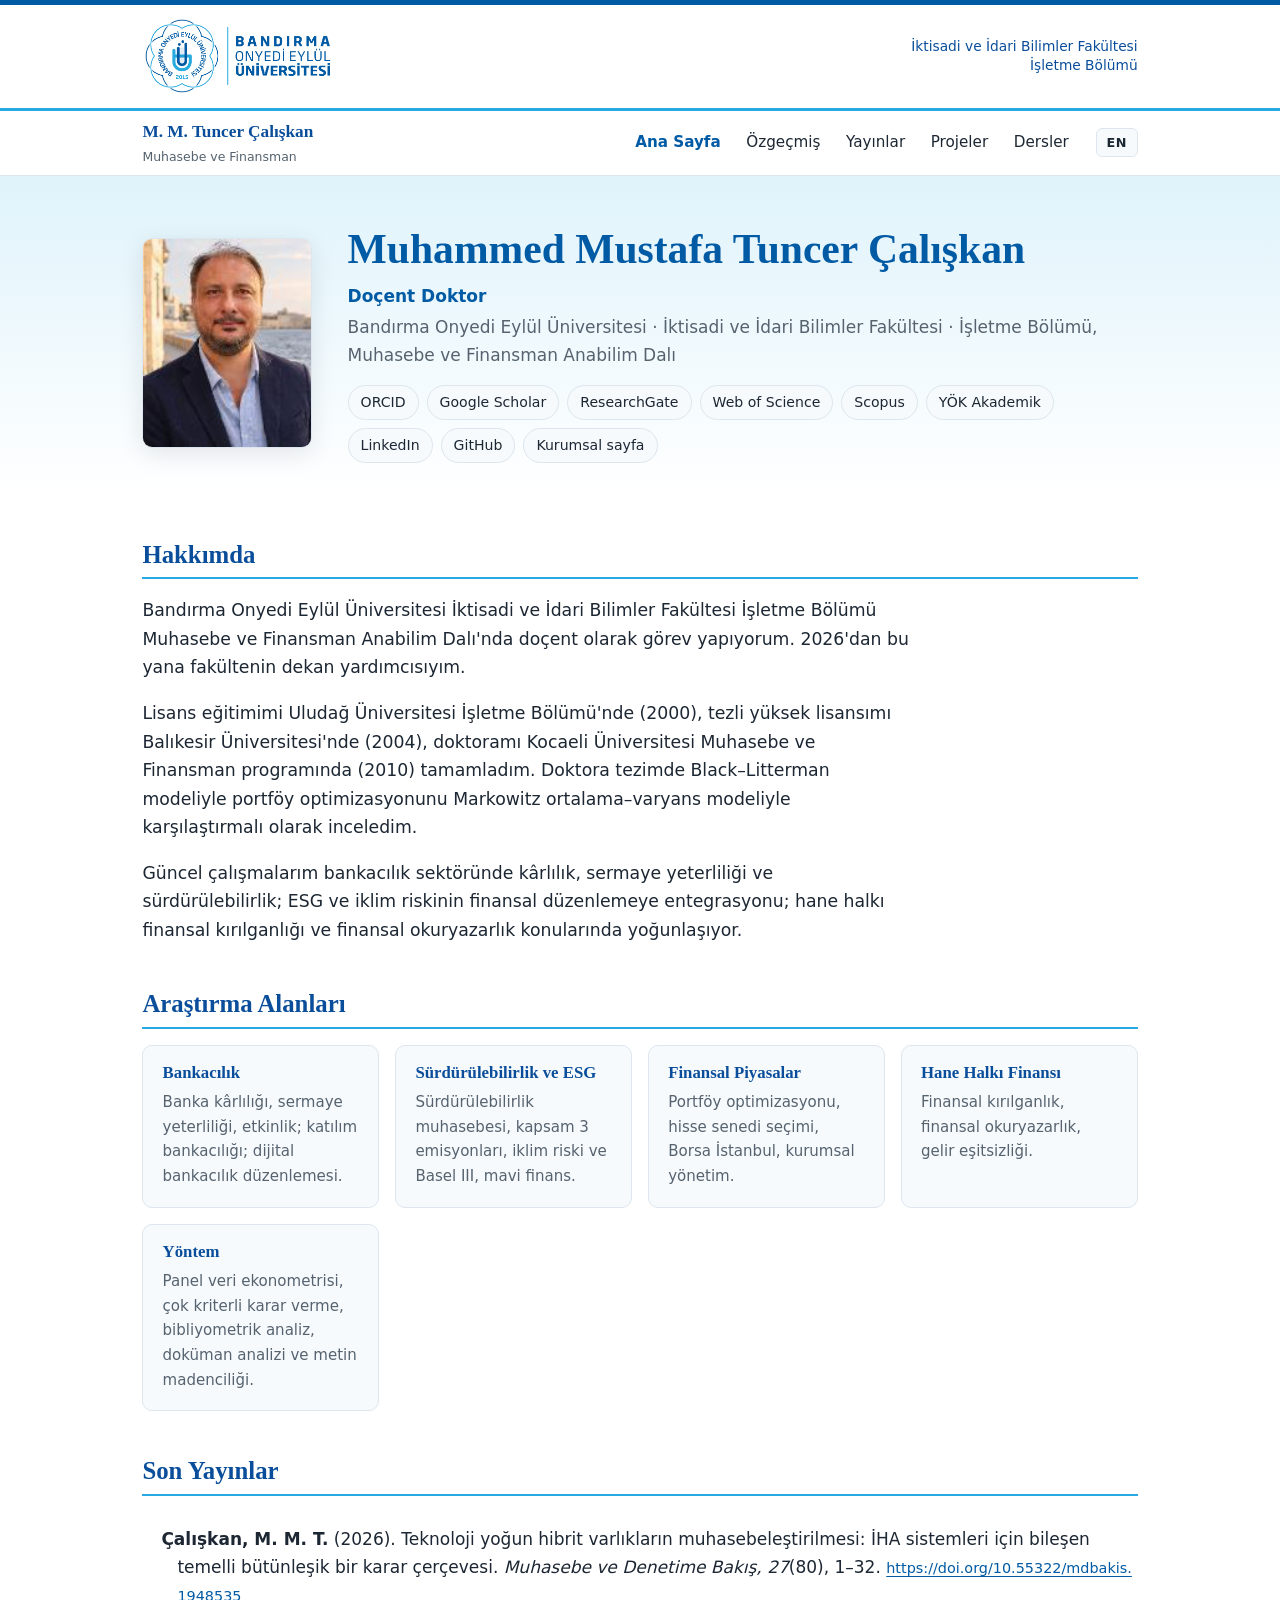
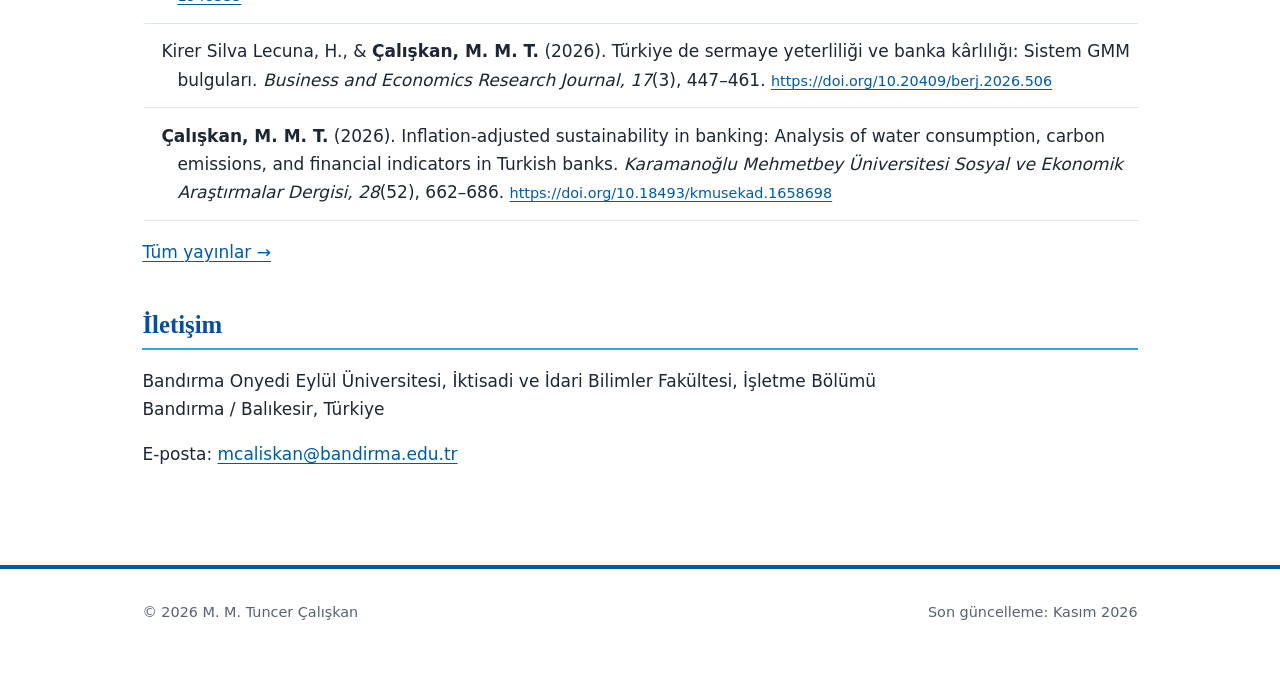
==== index.html @ f0aad769 "Add files via upload" ====
<!doctype html>
<html lang="tr">
<head>
<meta charset="utf-8">
<meta name="viewport" content="width=device-width, initial-scale=1">
<title data-tr="Doç. Dr. M. M. Tuncer Çalışkan" data-en="Assoc. Prof. M. M. Tuncer Çalışkan">Doç. Dr. M. M. Tuncer Çalışkan</title>
<meta name="description" content="Doç. Dr. Muhammed Mustafa Tuncer Çalışkan — Bandırma Onyedi Eylül Üniversitesi, Muhasebe ve Finansman. Bankacılık, sürdürülebilirlik/ESG, finansal piyasalar.">
<meta property="og:title" content="Doç. Dr. Muhammed Mustafa Tuncer Çalışkan">
<meta property="og:description" content="Muhasebe ve Finansman · Bandırma Onyedi Eylül Üniversitesi">
<meta property="og:image" content="assets/img/profil.png">
<link rel="icon" href="assets/img/favicon.svg" type="image/svg+xml">
<link rel="stylesheet" href="assets/css/style.css">
<script type="application/ld+json">
{
  "@context": "https://schema.org",
  "@type": "Person",
  "name": "Muhammed Mustafa Tuncer Çalışkan",
  "jobTitle": "Doçent / Associate Professor",
  "affiliation": { "@type": "CollegeOrUniversity", "name": "Bandırma Onyedi Eylül Üniversitesi" },
  "sameAs": [
    "https://orcid.org/0000-0001-7566-2138",
    "https://scholar.google.com/citations?user=iWbZuvQAAAAJ",
    "https://www.researchgate.net/profile/Muhammed-Mustafa-Tuncer-Caliskan-2",
    "https://www.webofscience.com/wos/author/record/AAG-2807-2021",
    "https://www.linkedin.com/in/muhammed-mustafa-tuncer-%C3%A7ali%C5%9Fkan-45247a348/",
    "https://github.com/mmtcaliskan"
  ]
}
</script>
</head>
<body>
<div class="uni-bar"><div class="wrap">
  <a class="uni-logo" href="https://www.bandirma.edu.tr">
    <img data-l="tr" src="assets/img/banu-logo-tr.png" alt="Bandırma Onyedi Eylül Üniversitesi" width="189" height="80">
    <img data-l="en" src="assets/img/banu-logo-en.png" alt="Bandırma Onyedi Eylül University" width="189" height="80">
  </a>
  <span class="uni-unit"><span data-l="tr">İktisadi ve İdari Bilimler Fakültesi<br>İşletme Bölümü</span><span data-l="en">Faculty of Economics and Administrative Sciences<br>Department of Business Administration</span></span>
</div></div>
<header class="site-header"><div class="wrap">
  <a class="brand" href="index.html">M. M. Tuncer Çalışkan<small><span data-l="tr">Muhasebe ve Finansman</span><span data-l="en">Accounting and Finance</span></small></a>
  <nav class="main" aria-label="Ana menü">
    <a href="index.html" aria-current="page"><span data-l="tr">Ana Sayfa</span><span data-l="en">Home</span></a>
    <a href="ozgecmis.html"><span data-l="tr">Özgeçmiş</span><span data-l="en">CV</span></a>
    <a href="yayinlar.html"><span data-l="tr">Yayınlar</span><span data-l="en">Publications</span></a>
    <a href="projeler.html"><span data-l="tr">Projeler</span><span data-l="en">Projects</span></a>
    <a href="dersler.html"><span data-l="tr">Dersler</span><span data-l="en">Teaching</span></a>
  </nav>
  <button class="lang-btn" type="button">EN</button>
  <button class="icon-btn menu-btn" type="button" aria-expanded="false" aria-label="Menü">☰</button>
</div></header>

<main>
  <section class="hero"><div class="wrap">
    <img class="portrait" src="assets/img/profil.png" alt="M. M. Tuncer Çalışkan" width="170" height="210">
    <div>
      <h1>Muhammed Mustafa Tuncer Çalışkan</h1>
      <p class="title"><span data-l="tr">Doçent Doktor</span><span data-l="en">Associate Professor</span></p>
      <p class="affil">
        <span data-l="tr">Bandırma Onyedi Eylül Üniversitesi · İktisadi ve İdari Bilimler Fakültesi · İşletme Bölümü, Muhasebe ve Finansman Anabilim Dalı</span>
        <span data-l="en">Bandırma Onyedi Eylül University · Faculty of Economics and Administrative Sciences · Department of Business Administration, Accounting and Finance</span>
      </p>
      <ul class="links">
        <li><a href="https://orcid.org/0000-0001-7566-2138" rel="me">ORCID</a></li>
        <li><a href="https://scholar.google.com/citations?user=iWbZuvQAAAAJ" rel="me">Google Scholar</a></li>
        <li><a href="https://www.researchgate.net/profile/Muhammed-Mustafa-Tuncer-Caliskan-2" rel="me">ResearchGate</a></li>
        <li><a href="https://www.webofscience.com/wos/author/record/AAG-2807-2021">Web of Science</a></li>
        <li><a href="https://www.scopus.com/authid/detail.uri?authorId=57226446310">Scopus</a></li>
        <li><a href="https://akademik.yok.gov.tr/academician-details?authorGuidId=75246D884F9D9828"><span data-l="tr">YÖK Akademik</span><span data-l="en">YÖK Academic</span></a></li>
        <li><a href="https://www.linkedin.com/in/muhammed-mustafa-tuncer-%C3%A7ali%C5%9Fkan-45247a348/" rel="me">LinkedIn</a></li>
        <li><a href="https://github.com/mmtcaliskan" rel="me">GitHub</a></li>
        <li><a href="https://web.bandirma.edu.tr/mcaliskan"><span data-l="tr">Kurumsal sayfa</span><span data-l="en">University page</span></a></li>
      </ul>
    </div>
  </div></section>

  <div class="wrap">
    <h2><span data-l="tr">Hakkımda</span><span data-l="en">About</span></h2>
    <div data-l="tr" class="lead">
      <p>Bandırma Onyedi Eylül Üniversitesi İktisadi ve İdari Bilimler Fakültesi İşletme Bölümü Muhasebe ve Finansman Anabilim Dalı'nda doçent olarak görev yapıyorum. 2026'dan bu yana fakültenin dekan yardımcısıyım.</p>
      <p>Lisans eğitimimi Uludağ Üniversitesi İşletme Bölümü'nde (2000), tezli yüksek lisansımı Balıkesir Üniversitesi'nde (2004), doktoramı Kocaeli Üniversitesi Muhasebe ve Finansman programında (2010) tamamladım. Doktora tezimde Black–Litterman modeliyle portföy optimizasyonunu Markowitz ortalama–varyans modeliyle karşılaştırmalı olarak inceledim.</p>
      <p>Güncel çalışmalarım bankacılık sektöründe kârlılık, sermaye yeterliliği ve sürdürülebilirlik; ESG ve iklim riskinin finansal düzenlemeye entegrasyonu; hane halkı finansal kırılganlığı ve finansal okuryazarlık konularında yoğunlaşıyor.</p>
    </div>
    <div data-l="en" class="lead">
      <p>I am an Associate Professor in the Department of Business Administration (Accounting and Finance) at the Faculty of Economics and Administrative Sciences, Bandırma Onyedi Eylül University, where I have also served as Vice Dean since 2026.</p>
      <p>I received my BA in Business Administration from Uludağ University (2000), my MA from Balıkesir University (2004), and my PhD in Accounting and Finance from Kocaeli University (2010). My doctoral thesis compared Black–Litterman portfolio optimization with the Markowitz mean–variance model on the Istanbul Stock Exchange.</p>
      <p>My current research focuses on profitability, capital adequacy and sustainability in banking; the integration of ESG and climate risk into financial regulation; and household financial fragility and financial literacy.</p>
    </div>

    <h2><span data-l="tr">Araştırma Alanları</span><span data-l="en">Research Interests</span></h2>
    <div class="grid">
      <div class="card">
        <h3><span data-l="tr">Bankacılık</span><span data-l="en">Banking</span></h3>
        <p><span data-l="tr">Banka kârlılığı, sermaye yeterliliği, etkinlik; katılım bankacılığı; dijital bankacılık düzenlemesi.</span><span data-l="en">Bank profitability, capital adequacy, efficiency; participation banking; digital banking regulation.</span></p>
      </div>
      <div class="card">
        <h3><span data-l="tr">Sürdürülebilirlik ve ESG</span><span data-l="en">Sustainability and ESG</span></h3>
        <p><span data-l="tr">Sürdürülebilirlik muhasebesi, kapsam 3 emisyonları, iklim riski ve Basel III, mavi finans.</span><span data-l="en">Sustainability accounting, Scope 3 emissions, climate risk and Basel III, blue finance.</span></p>
      </div>
      <div class="card">
        <h3><span data-l="tr">Finansal Piyasalar</span><span data-l="en">Financial Markets</span></h3>
        <p><span data-l="tr">Portföy optimizasyonu, hisse senedi seçimi, Borsa İstanbul, kurumsal yönetim.</span><span data-l="en">Portfolio optimization, stock selection, Borsa Istanbul, corporate governance.</span></p>
      </div>
      <div class="card">
        <h3><span data-l="tr">Hane Halkı Finansı</span><span data-l="en">Household Finance</span></h3>
        <p><span data-l="tr">Finansal kırılganlık, finansal okuryazarlık, gelir eşitsizliği.</span><span data-l="en">Financial fragility, financial literacy, income inequality.</span></p>
      </div>
      <div class="card">
        <h3><span data-l="tr">Yöntem</span><span data-l="en">Methods</span></h3>
        <p><span data-l="tr">Panel veri ekonometrisi, çok kriterli karar verme, bibliyometrik analiz, doküman analizi ve metin madenciliği.</span><span data-l="en">Panel data econometrics, multi-criteria decision making, bibliometric analysis, document analysis and text mining.</span></p>
      </div>
    </div>

    <h2><span data-l="tr">Son Yayınlar</span><span data-l="en">Recent Publications</span></h2>
    <ol class="pubs">
      <li><span class="me">Çalışkan, M. M. T.</span> (2026). Teknoloji yoğun hibrit varlıkların muhasebeleştirilmesi: İHA sistemleri için bileşen temelli bütünleşik bir karar çerçevesi. <em>Muhasebe ve Denetime Bakış, 27</em>(80), 1–32. <a class="doi" href="https://doi.org/10.55322/mdbakis.1948535">https://doi.org/10.55322/mdbakis.1948535</a></li>
      <li>Kirer Silva Lecuna, H., &amp; <span class="me">Çalışkan, M. M. T.</span> (2026). Türkiye de sermaye yeterliliği ve banka kârlılığı: Sistem GMM bulguları. <em>Business and Economics Research Journal, 17</em>(3), 447–461. <a class="doi" href="https://doi.org/10.20409/berj.2026.506">https://doi.org/10.20409/berj.2026.506</a></li>
      <li><span class="me">Çalışkan, M. M. T.</span> (2026). Inflation-adjusted sustainability in banking: Analysis of water consumption, carbon emissions, and financial indicators in Turkish banks. <em>Karamanoğlu Mehmetbey Üniversitesi Sosyal ve Ekonomik Araştırmalar Dergisi, 28</em>(52), 662–686. <a class="doi" href="https://doi.org/10.18493/kmusekad.1658698">https://doi.org/10.18493/kmusekad.1658698</a></li>
    </ol>
    <p><a href="yayinlar.html"><span data-l="tr">Tüm yayınlar →</span><span data-l="en">All publications →</span></a></p>

    <h2><span data-l="tr">İletişim</span><span data-l="en">Contact</span></h2>
    <p>
      <span data-l="tr">Bandırma Onyedi Eylül Üniversitesi, İktisadi ve İdari Bilimler Fakültesi, İşletme Bölümü<br>Bandırma / Balıkesir, Türkiye</span>
      <span data-l="en">Bandırma Onyedi Eylül University, Faculty of Economics and Administrative Sciences, Department of Business Administration<br>Bandırma / Balıkesir, Türkiye</span>
    </p>
    <p data-email-wrap><span data-l="tr">E-posta:</span><span data-l="en">Email:</span> <a data-email href="#">—</a></p>
  </div>
</main>

<footer class="site-footer"><div class="wrap">
  <span>© 2026 M. M. Tuncer Çalışkan</span>
  <span><span data-l="tr">Son güncelleme: Kasım 2026</span><span data-l="en">Last updated: November 2026</span></span>
</div></footer>
<script src="assets/js/main.js"></script>
</body>
</html>
---- assets/css/style.css ----
/* ==========================================================
   Kişisel akademik site — ortak stil
   Renkler: Bandırma Onyedi Eylül Üniversitesi Kurumsal Kimlik
   Rehberi (2017) logo renkleri: #005AA4 koyu mavi, #27AAE1 açık mavi
   ========================================================== */
:root {
  --banu-blue: #005aa4;     /* kurumsal koyu mavi */
  --banu-cyan: #27aae1;     /* kurumsal açık mavi */
  --banu-tint: #dff3fb;     /* rehberdeki açık ton */
  --bg: #ffffff;
  --surface: #f6fafd;
  --text: #1c2733;
  --muted: #56636f;
  --line: #dde6ee;
  --navy: #0a4e9b;          /* başlıklar: rehberdeki koyu ton */
  --accent: #005aa4;        /* bağlantılar */
  --accent-soft: #dff3fb;
  --serif: "Iowan Old Style", "Palatino Linotype", Palatino, Georgia, Cambria, serif;
  --sans: system-ui, -apple-system, "Segoe UI", Roboto, "Helvetica Neue", Arial, sans-serif;
  --max: 1040px;
  --radius: 10px;
}
@media (prefers-color-scheme: dark) {
  :root {
    --bg: #0f1722;
    --surface: #152131;
    --text: #e6edf3;
    --muted: #a0aebb;
    --line: #26364a;
    --navy: #a4dbf3;
    --accent: #6dc6eb;
    --accent-soft: #15324a;
  }
}

* { box-sizing: border-box; }
html { scroll-behavior: smooth; }
body {
  margin: 0;
  background: var(--bg);
  color: var(--text);
  font-family: var(--sans);
  font-size: 17px;
  line-height: 1.65;
  -webkit-font-smoothing: antialiased;
}
a { color: var(--accent); text-decoration-thickness: 1px; text-underline-offset: 3px; }
a:hover { text-decoration-thickness: 2px; }
img { max-width: 100%; display: block; }
h1, h2, h3 { font-family: var(--serif); color: var(--navy); line-height: 1.25; font-weight: 600; }
h1 { font-size: clamp(1.9rem, 4vw, 2.6rem); margin: 0 0 .4rem; }
h2 { font-size: 1.55rem; margin: 2.8rem 0 1rem; padding-bottom: .4rem; border-bottom: 1px solid var(--line); }
h3 { font-size: 1.15rem; margin: 1.8rem 0 .6rem; }
.wrap { max-width: var(--max); margin: 0 auto; padding: 0 1.4rem; }

/* ---------- Dil görünürlüğü ---------- */
html[lang="tr"] [data-l="en"],
html[lang="en"] [data-l="tr"] { display: none !important; }

/* ---------- Üniversite şeridi (logo) ---------- */
.uni-bar {
  background: #ffffff;
  border-top: 5px solid var(--banu-blue);
  box-shadow: inset 0 -3px 0 var(--banu-cyan);
}
.uni-bar .wrap { display: flex; align-items: center; justify-content: space-between; gap: 1.2rem; padding-top: .7rem; padding-bottom: .9rem; }
/* Rehber: logo 2 cm'in altında kullanılamaz → amblem en az 76 px */
.uni-logo img { height: 80px; width: auto; }
.uni-unit { color: #0a4e9b; font-size: .86rem; line-height: 1.4; text-align: right; }
@media (max-width: 640px) { .uni-unit { display: none; } }

/* ---------- Üst menü ---------- */
.site-header {
  position: sticky; top: 0; z-index: 10;
  background: color-mix(in srgb, var(--bg) 92%, transparent);
  backdrop-filter: blur(8px);
  border-bottom: 1px solid var(--line);
}
.site-header .wrap { display: flex; align-items: center; gap: 1rem; min-height: 64px; }
.brand { font-family: var(--serif); font-weight: 600; color: var(--navy); text-decoration: none; font-size: 1.08rem; margin-right: auto; }
.brand small { display: block; font-family: var(--sans); font-weight: 400; font-size: .78rem; color: var(--muted); }
nav.main { display: flex; gap: .2rem; flex-wrap: wrap; }
nav.main a {
  color: var(--text); text-decoration: none; padding: .4rem .7rem; border-radius: 6px; font-size: .95rem;
}
nav.main a:hover { background: var(--accent-soft); }
nav.main a[aria-current="page"] { color: var(--accent); font-weight: 600; }
.lang-btn, .icon-btn {
  border: 1px solid var(--line); background: var(--surface); color: var(--text);
  border-radius: 6px; padding: .35rem .6rem; font: 600 .8rem var(--sans); cursor: pointer; letter-spacing: .04em;
}
.lang-btn:hover, .icon-btn:hover { border-color: var(--accent); color: var(--accent); }
.menu-btn { display: none; }
@media (max-width: 820px) {
  .menu-btn { display: inline-block; }
  nav.main { display: none; position: absolute; top: 64px; left: 0; right: 0; background: var(--surface);
    flex-direction: column; padding: .6rem 1.4rem 1rem; border-bottom: 1px solid var(--line); }
  nav.main.open { display: flex; }
}

/* ---------- Ana sayfa kahraman alanı ---------- */
.hero { padding: 3rem 0 2rem; background: linear-gradient(180deg, var(--accent-soft) 0%, var(--bg) 100%); }
.hero h1 { color: var(--banu-blue); }
@media (prefers-color-scheme: dark) { .hero h1 { color: var(--navy); } }
h2 { border-bottom: 2px solid var(--banu-cyan); }
.hero .wrap { display: grid; grid-template-columns: 170px 1fr; gap: 2.2rem; align-items: center; }
.hero img.portrait {
  width: 170px; height: 210px; object-fit: cover; border-radius: var(--radius);
  border: 1px solid var(--line); box-shadow: 0 6px 24px rgba(20, 30, 50, .10);
}
.hero .title { color: var(--accent); font-weight: 600; margin: 0; }
.hero .affil { color: var(--muted); margin: .2rem 0 1rem; }
@media (max-width: 640px) {
  .hero .wrap { grid-template-columns: 1fr; }
  .hero img.portrait { width: 140px; height: 172px; }
}

/* ---------- Profil bağlantıları ---------- */
.links { display: flex; flex-wrap: wrap; gap: .5rem; margin: 0; padding: 0; list-style: none; }
.links a {
  display: inline-block; padding: .3rem .75rem; border: 1px solid var(--line); border-radius: 999px;
  background: var(--surface); color: var(--text); text-decoration: none; font-size: .88rem;
}
.links a:hover { border-color: var(--accent); color: var(--accent); }

/* ---------- Kartlar ve ızgaralar ---------- */
.grid { display: grid; gap: 1rem; grid-template-columns: repeat(auto-fill, minmax(230px, 1fr)); }
.card {
  background: var(--surface); border: 1px solid var(--line); border-radius: var(--radius); padding: 1.1rem 1.2rem;
}
.card h3 { margin: 0 0 .35rem; font-size: 1.05rem; }
.card p { margin: 0; color: var(--muted); font-size: .94rem; }
.tag {
  display: inline-block; font-size: .75rem; font-weight: 600; letter-spacing: .03em; color: var(--accent);
  background: var(--accent-soft); padding: .1rem .5rem; border-radius: 4px; margin-bottom: .4rem;
}
.lead { font-size: 1.08rem; max-width: 70ch; }
.muted { color: var(--muted); }

/* ---------- Zaman çizelgesi (özgeçmiş) ---------- */
.timeline { list-style: none; margin: 0; padding: 0; }
.timeline li {
  display: grid; grid-template-columns: 120px 1fr; gap: 1rem; padding: .8rem 0; border-bottom: 1px dashed var(--line);
}
.timeline .yr { color: var(--accent); font-weight: 600; font-variant-numeric: tabular-nums; font-size: .93rem; }
.timeline strong { display: block; color: var(--text); }
.timeline span.sub { color: var(--muted); font-size: .93rem; }
@media (max-width: 560px) { .timeline li { grid-template-columns: 1fr; gap: .1rem; } }

/* ---------- Yayınlar ---------- */
.toolbar { display: flex; flex-wrap: wrap; gap: .5rem; align-items: center; margin: 1.2rem 0 .4rem; }
.toolbar input[type="search"] {
  flex: 1 1 240px; padding: .55rem .8rem; border: 1px solid var(--line); border-radius: 8px;
  background: var(--surface); color: var(--text); font: inherit; font-size: .95rem;
}
.chip {
  border: 1px solid var(--line); background: var(--surface); color: var(--text); border-radius: 999px;
  padding: .35rem .8rem; font: .86rem var(--sans); cursor: pointer;
}
.chip[aria-pressed="true"] { background: var(--navy); color: var(--bg); border-color: var(--navy); }
.count { color: var(--muted); font-size: .88rem; margin: .3rem 0 0; }
ol.pubs { list-style: none; padding: 0; margin: 0; }
ol.pubs li {
  padding: .85rem 0 .85rem 1rem; border-left: 3px solid transparent; border-bottom: 1px solid var(--line);
  text-indent: -1rem; padding-left: 2rem;  /* APA asılı girinti */
}
ol.pubs li:hover { border-left-color: var(--accent); }
ol.pubs li .me { font-weight: 700; }
ol.pubs li a.doi { font-size: .9rem; word-break: break-all; }
ol.pubs li .kind { text-indent: 0; display: inline-block; margin-left: .4rem; }
.pub-section[hidden] { display: none; }

/* ---------- Tablolar (dersler) ---------- */
table { width: 100%; border-collapse: collapse; font-size: .95rem; }
th, td { text-align: left; padding: .55rem .6rem; border-bottom: 1px solid var(--line); vertical-align: top; }
th { font-size: .8rem; text-transform: uppercase; letter-spacing: .05em; color: var(--muted); font-weight: 600; }
td.yr { white-space: nowrap; font-variant-numeric: tabular-nums; color: var(--muted); }
.badge-now { font-size: .72rem; font-weight: 700; color: var(--accent); background: var(--accent-soft); padding: .05rem .45rem; border-radius: 4px; margin-left: .35rem; }

/* ---------- Altbilgi ---------- */
footer.site-footer { margin-top: 4rem; border-top: 4px solid var(--banu-blue); padding: 2rem 0 3rem; color: var(--muted); font-size: .9rem; }
footer.site-footer .wrap { display: flex; flex-wrap: wrap; justify-content: space-between; gap: 1rem; }

main { padding-bottom: 1rem; }
/* İç sayfa başlığı: ana sayfadaki gibi tam genişlikte kurumsal açık mavi bant */
.page-head {
  padding: 2.6rem 0 1.8rem;
  background: var(--accent-soft);
  box-shadow: 0 0 0 100vmax var(--accent-soft);
  clip-path: inset(0 -100vmax);
  margin-bottom: 1rem;
}
.page-head h1 { color: var(--banu-blue); }
@media (prefers-color-scheme: dark) { .page-head h1 { color: var(--navy); } }
.page-head p { color: var(--muted); max-width: 70ch; margin: .2rem 0 0; }
.btn {
  display: inline-block; padding: .55rem 1rem; border-radius: 8px; background: var(--navy); color: var(--bg);
  text-decoration: none; font-weight: 600; font-size: .92rem;
}
.btn:hover { opacity: .9; }
.btn.ghost { background: transparent; color: var(--navy); border: 1px solid var(--line); }
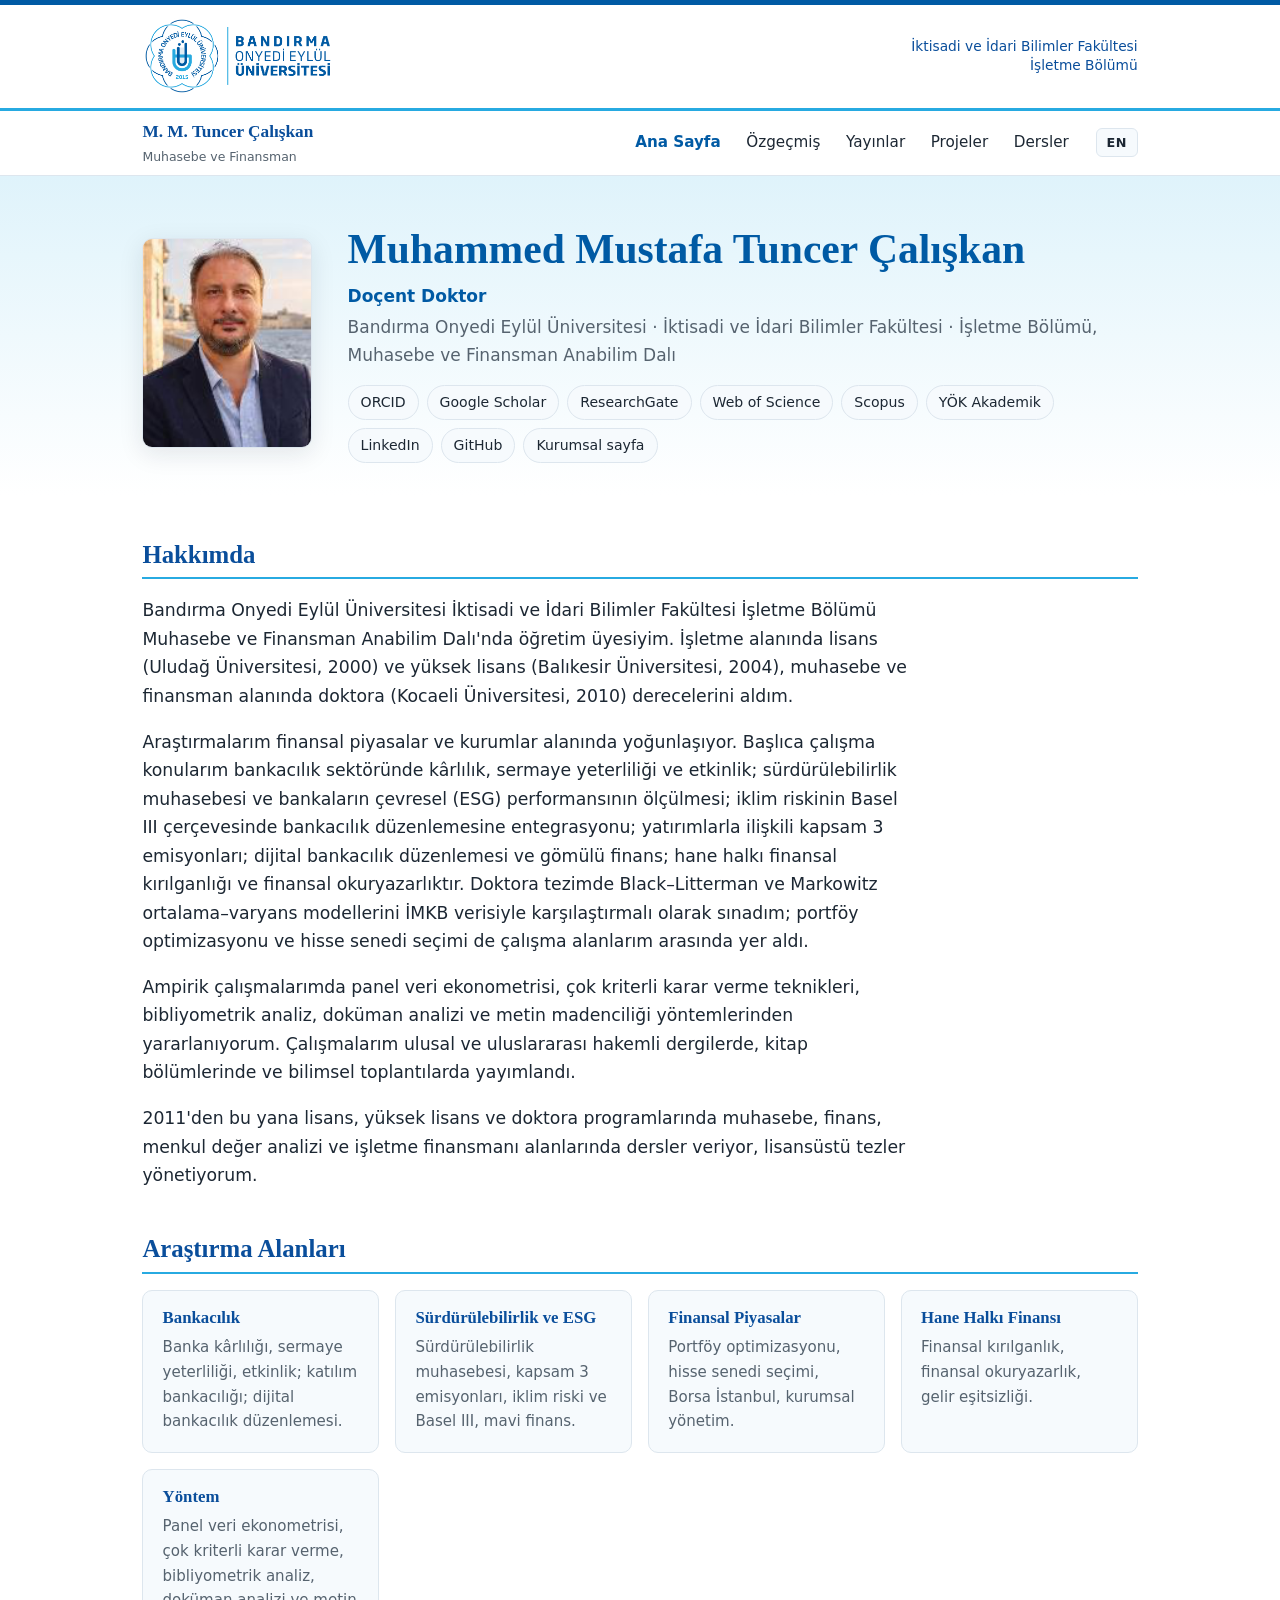
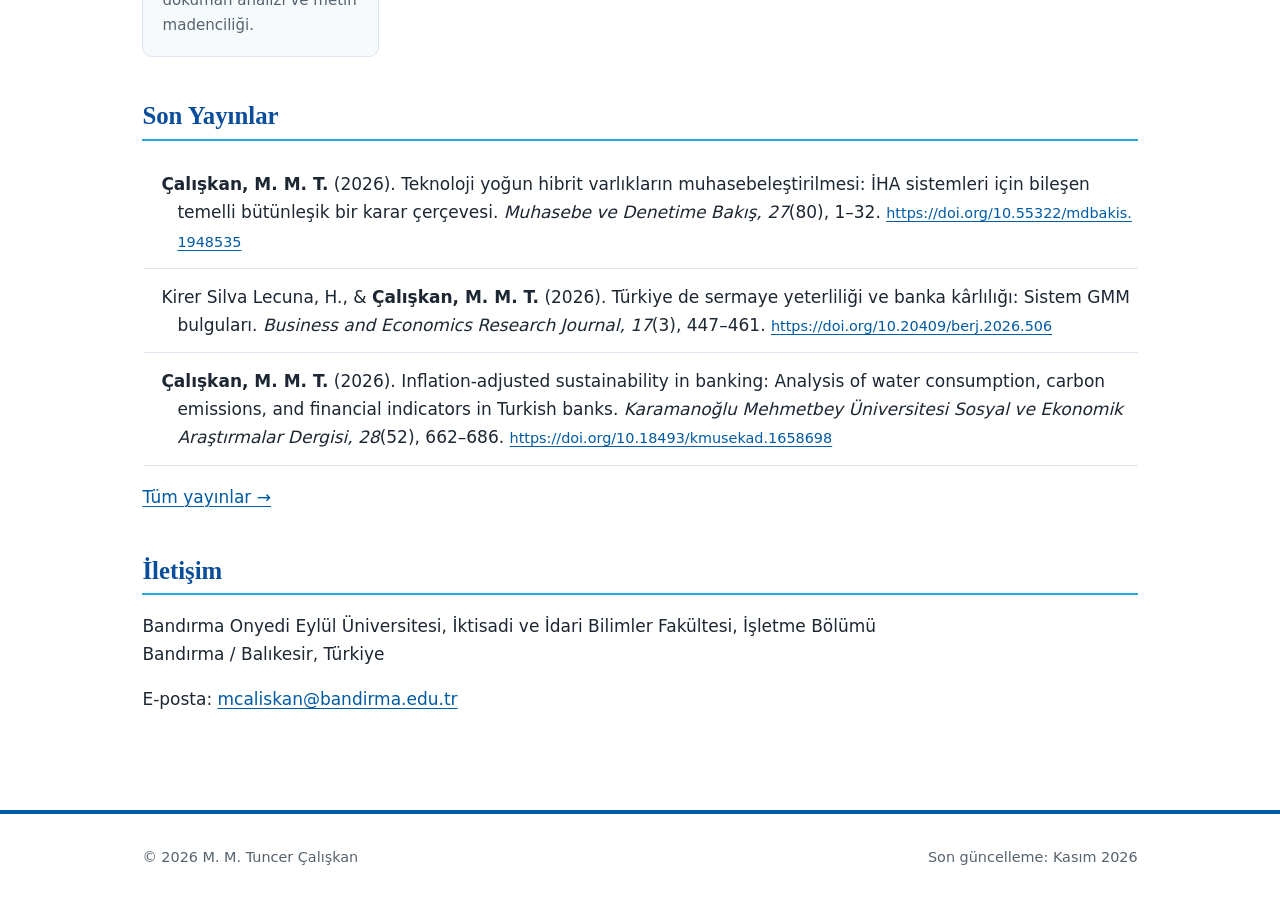
==== commit 0640ccd0: "Add files via upload" ====
--- a/index.html
+++ b/index.html
@@ -76,14 +76,16 @@
   <div class="wrap">
     <h2><span data-l="tr">Hakkımda</span><span data-l="en">About</span></h2>
     <div data-l="tr" class="lead">
-      <p>Bandırma Onyedi Eylül Üniversitesi İktisadi ve İdari Bilimler Fakültesi İşletme Bölümü Muhasebe ve Finansman Anabilim Dalı'nda doçent olarak görev yapıyorum. 2026'dan bu yana fakültenin dekan yardımcısıyım.</p>
-      <p>Lisans eğitimimi Uludağ Üniversitesi İşletme Bölümü'nde (2000), tezli yüksek lisansımı Balıkesir Üniversitesi'nde (2004), doktoramı Kocaeli Üniversitesi Muhasebe ve Finansman programında (2010) tamamladım. Doktora tezimde Black–Litterman modeliyle portföy optimizasyonunu Markowitz ortalama–varyans modeliyle karşılaştırmalı olarak inceledim.</p>
-      <p>Güncel çalışmalarım bankacılık sektöründe kârlılık, sermaye yeterliliği ve sürdürülebilirlik; ESG ve iklim riskinin finansal düzenlemeye entegrasyonu; hane halkı finansal kırılganlığı ve finansal okuryazarlık konularında yoğunlaşıyor.</p>
+      <p>Bandırma Onyedi Eylül Üniversitesi İktisadi ve İdari Bilimler Fakültesi İşletme Bölümü Muhasebe ve Finansman Anabilim Dalı'nda öğretim üyesiyim. İşletme alanında lisans (Uludağ Üniversitesi, 2000) ve yüksek lisans (Balıkesir Üniversitesi, 2004), muhasebe ve finansman alanında doktora (Kocaeli Üniversitesi, 2010) derecelerini aldım.</p>
+      <p>Araştırmalarım finansal piyasalar ve kurumlar alanında yoğunlaşıyor. Başlıca çalışma konularım bankacılık sektöründe kârlılık, sermaye yeterliliği ve etkinlik; sürdürülebilirlik muhasebesi ve bankaların çevresel (ESG) performansının ölçülmesi; iklim riskinin Basel III çerçevesinde bankacılık düzenlemesine entegrasyonu; yatırımlarla ilişkili kapsam 3 emisyonları; dijital bankacılık düzenlemesi ve gömülü finans; hane halkı finansal kırılganlığı ve finansal okuryazarlıktır. Doktora tezimde Black–Litterman ve Markowitz ortalama–varyans modellerini İMKB verisiyle karşılaştırmalı olarak sınadım; portföy optimizasyonu ve hisse senedi seçimi de çalışma alanlarım arasında yer aldı.</p>
+      <p>Ampirik çalışmalarımda panel veri ekonometrisi, çok kriterli karar verme teknikleri, bibliyometrik analiz, doküman analizi ve metin madenciliği yöntemlerinden yararlanıyorum. Çalışmalarım ulusal ve uluslararası hakemli dergilerde, kitap bölümlerinde ve bilimsel toplantılarda yayımlandı.</p>
+      <p>2011'den bu yana lisans, yüksek lisans ve doktora programlarında muhasebe, finans, menkul değer analizi ve işletme finansmanı alanlarında dersler veriyor, lisansüstü tezler yönetiyorum.</p>
     </div>
     <div data-l="en" class="lead">
-      <p>I am an Associate Professor in the Department of Business Administration (Accounting and Finance) at the Faculty of Economics and Administrative Sciences, Bandırma Onyedi Eylül University, where I have also served as Vice Dean since 2026.</p>
-      <p>I received my BA in Business Administration from Uludağ University (2000), my MA from Balıkesir University (2004), and my PhD in Accounting and Finance from Kocaeli University (2010). My doctoral thesis compared Black–Litterman portfolio optimization with the Markowitz mean–variance model on the Istanbul Stock Exchange.</p>
-      <p>My current research focuses on profitability, capital adequacy and sustainability in banking; the integration of ESG and climate risk into financial regulation; and household financial fragility and financial literacy.</p>
+      <p>I am an Associate Professor in the Department of Business Administration (Accounting and Finance) at the Faculty of Economics and Administrative Sciences, Bandırma Onyedi Eylül University. I hold a BA in Business Administration from Uludağ University (2000), an MA in Business Administration from Balıkesir University (2004), and a PhD in Accounting and Finance from Kocaeli University (2010).</p>
+      <p>My research focuses on financial markets and institutions. My main research topics are profitability, capital adequacy and efficiency in the banking sector; sustainability accounting and the measurement of banks' environmental (ESG) performance; the integration of climate risk into banking regulation under Basel III; investment-related Scope 3 emissions; digital banking regulation and embedded finance; and household financial fragility and financial literacy. In my doctoral thesis, I tested the Black–Litterman and Markowitz mean–variance models comparatively using Istanbul Stock Exchange (İMKB) data; portfolio optimization and stock selection have also been among my research areas.</p>
+      <p>In my empirical work, I employ panel data econometrics, multi-criteria decision-making techniques, bibliometric analysis, document analysis and text mining. My studies have been published in national and international peer-reviewed journals, edited volumes and conference proceedings.</p>
+      <p>Since 2011, I have taught courses in accounting, finance, security analysis and business finance in undergraduate, master's and doctoral programmes, and I have supervised graduate theses.</p>
     </div>
 
     <h2><span data-l="tr">Araştırma Alanları</span><span data-l="en">Research Interests</span></h2>
